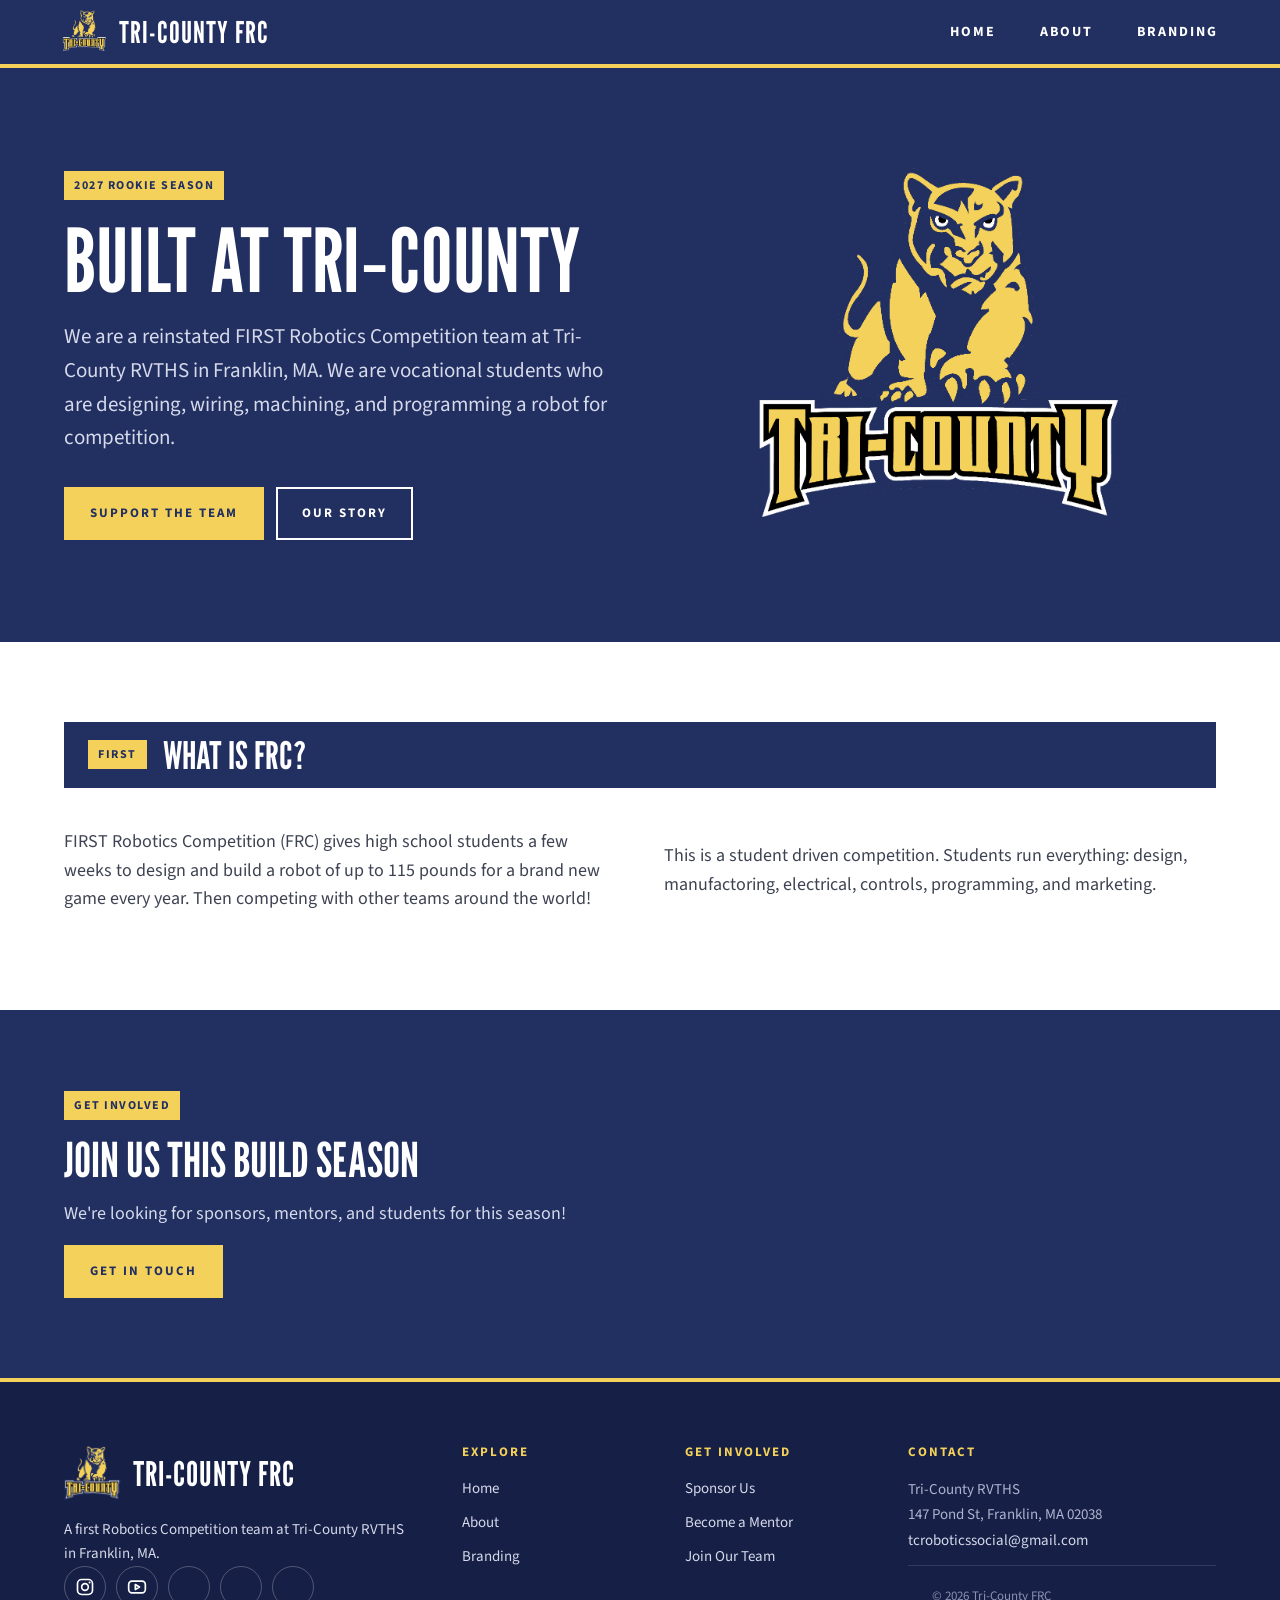
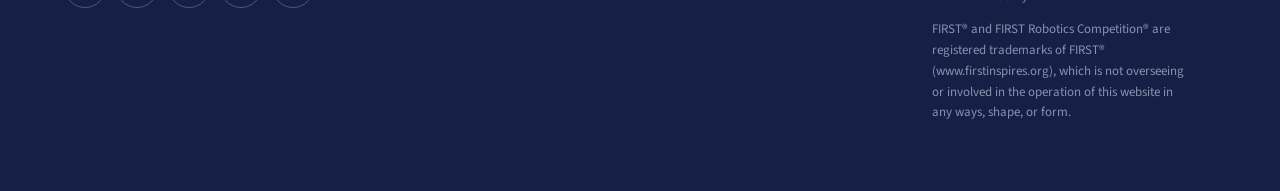
==== index.html @ 996723b4 "Add CTA & footer, refactor CSS Remove stray character in index.html and add a recruitment CTA sectio" ====
<!-- 
  Credit: Lucas Bianco
  Source: https://github.com/Lucas-Bianco/Tri-County-FRC
  License: MIT 
-->
<!DOCTYPE html>
<html lang="en">
<head>
  <!-- Set the character encoding for proper text rendering -->
  <meta charset="UTF-8">

  <!-- Ensures compatibility mode is disabled in old versions of Internet Explorer -->
  <meta http-equiv="X-UA-Compatible" content="IE=edge">

  <!-- Makes the page responsive across all devices and screen sizes -->
  <meta name="viewport" content="width=device-width, initial-scale=1.0">

  <!-- Page title as it appears in the browser tab -->
  <title>Home</title>

  <!--Favicon -->
  <link rel="icon" type="X" href="assets/assets/Tri-CountyLogo.png">
  

  <!-- Connects the external stylesheet that defines layout, colors, and responsiveness -->
  <link rel="stylesheet" href="style.css">
</head>

<body>
  <!-- ===========================
       NAVIGATION BAR
       =========================== -->
  <nav>
    <!-- ===========================
         SIDEBAR MENU (MOBILE VIEW)
         =========================== -->
    <!-- This menu is hidden by default (CSS: display:none)
         and only becomes visible when the hamburger icon is clicked. -->
    <ul class="sidebar">

      <!-- Close ("X") button — triggers hideSidebar() when clicked -->
      <li onclick="hideSidebar()">
        <a href="#">
          <!-- SVG X icon -->
          <svg xmlns="http://www.w3.org/2000/svg" height="26" width="26" viewBox="0 96 960 960">
            <path d="m249 849-42-42 231-231-231-231 42-42
                     231 231 231-231 42 42-231 231
                     231 231-42 42-231-231-231 231Z"/>
          </svg>
        </a>
      </li>

      <!-- Vertical list of navigation links (stacked in a column via flex-direction: column) -->
      <!-- These replicate the main navbar links but are shown in the sidebar on mobile -->


      <li><a href="index.html">Home</a></li>
      <li><a href="about.html">About</a></li>
      <li><a href="branding.html">Branding Guidelines</a></li>
    </ul>

    </ul>

    <!-- ===========================
         MAIN NAVBAR (DESKTOP VIEW)
         =========================== -->
    <!-- This <ul> is always visible on desktop screens.
         On smaller screens (<1320px), CSS hides most links
         and shows only the hamburger button. -->
    <ul>
      <!-- Project name (aligned left via nav li:first-child { margin-right:auto; }) -->
      <li><a href="index.html" class="logo-container"><img src="assets/Tri-CountyLogo.png" alt="Tri-County FRC Logo"><span>Tri-County FRC</span></a></li> <!--Top Left Name-->

      <!-- Standard navigation links.
           These are visible on desktop but hidden on smaller screens (CSS: .hideOnMobile {display:none}) -->


      <li class="hideOnMobile"><a href="index.html">Home</a></li>
        <li class="hideOnMobile"><a href="about.html">About</a></li>
        <li class="hideOnMobile"><a href="branding.html">Branding</a></li>


      <!-- ===========================
           MENU BUTTON (HAMBURGER ICON)
           =========================== -->
      <!-- Hidden by default (CSS: display:none).
           Appears when screen width <1320px via media query.
           Clicking it calls showSidebar() to display the sidebar. -->
      <li class="menu-button" onclick="showSidebar()">
        <a href="#">
          <!-- SVG Hamburger icon (three horizontal bars) -->
          <svg xmlns="http://www.w3.org/2000/svg" height="26" width="26" viewBox="0 96 960 960">
            <path d="M120 816v-60h720v60H120Z
                     M120 606v-60h720v60H120Z
                     M120 396v-60h720v60H120Z"/>
          </svg>
        </a>
      </li>
    </ul>
  </nav>

   <!-- ===========================
       JAVASCRIPT FUNCTIONALITY
       =========================== -->
  <script>
    // When user clicks the hamburger icon:
    // - Select the sidebar element.
    // - Change its display property from "none" to "flex".
    //   (CSS flex layout stacks items vertically.)
    function showSidebar() {
      const sidebar = document.querySelector('.sidebar')
      sidebar.style.display = 'flex'
    }

    // When user clicks the X icon:
    // - Hide the sidebar again by setting display to "none".
    function hideSidebar() {
      const sidebar = document.querySelector('.sidebar')
      sidebar.style.display = 'none'
    }
  </script>
    <main>
        <!-- First Thing that everyone sees  (HERO) -->
        <section class="section-dark hero">
            <div class="container two-columns">
                <div >




                    <span class="tag">2027 Rookie Season</span>
                    <h1>Built at Tri&#8209;County</h1>

                    <p class="hero-text">We are a reinstated FIRST Robotics Competition team at Tri-County RVTHS in Franklin, MA. We are vocational students who are designing, wiring, machining, and programming a robot for competition.</p>
                    

                    <div class="button-row">
                        <a class="button button-gold" href="mailto:tcroboticssocial@gmail.com">Support the Team</a>
                        <a class="button" href="about.html">Our Story</a>
                    </div>
                </div>
                <img class="hero-logo" src="assets/Tri-CountyLogo.png" alt="Robot">  <!-- Make this into team logo once found-->
        </section>
        

            <!-- What is FRC Section    -->
        <section class="section">
            <div class="container">
                <div class="title-bar">
                    <span class="tag">FIRST</span>
                    <h2>What is FRC?</h2>
                </div>

                <div class="two-columns">
                    <p>FIRST Robotics Competition (FRC) gives high school students a few weeks to design and build a robot of up to 115 pounds for a brand new game every year. Then competing with other teams around the world!</p>
                    <p>This is a student driven competition. Students run everything: design, manufactoring, electrical, controls, programming, and marketing.</p>
                </div>
            </div>
        </section>

        <!--  Why we do this   angle into the design, build, and programing     mention how this works perfectly witht the program we have at tc-->

        
        <!-- CTA/Recruitment-->

        <section class="section section-dark">
            <div class="container">
                <span class="tag"> Get Involved </span>

                <h2>Join us this build season </h2>
                <p>We're looking for sponsors, mentors, and students for this season!</p>
                <a class="button button-gold" href="mailto:tcroboticssocial@gmail.com">Get in Touch</a>



            </div>
        </section>





















        <!-- Footer (KEEP SAME ON EACH PAGE PLEASE)-->
        <footer>
            <div class="container footer-grid">

                <!-- left column logo, outline, social media icons -->
                <div class="footer-brand">
                    <a href="index.html" class="footer-logo"><img src="assets/Tri-CountyLogo.png" alt="Tri-County FRC Logo"><span>Tri-County FRC</span></a>
                    <a class="footer-about">A first Robotics Competition team at Tri-County RVTHS in Franklin, MA.</a>
                    
                    <!--Social media links-->
                    <ul class="social-links">
                        <li>
                            <a href="#" aria-label="Instagram">
                                <svg viewBox="0 0 24 24" aria-hidden="true"><rect x="3" y="3" width="18" height="18" rx="5"/><circle cx="12" cy="12" r="4"/><circle class="solid" cx="17.5" cy="6.5" r="1.2"/></svg>

                            </a>
                        </li>

                        <li>
                            <a href="#" aria-label="Youtube">
                                <svg viewBox="0 0 24 24" aria-hidden="true"><rect x="2" y="5" width="20" height="14" rx="4"/><path d="M10 9l5 3-5 3z"/></svg>
                            </a>
                        </li>

                        <li>
                            <a href="#" aria-label="Email">

                            </a>
                        </li>

                           <li>
                            <a href="#" aria-label="TikTok">

                            </a>
                        </li>

                           <li>
                            <a href="#" aria-label="Facebook">

                            </a>
                        </li>






                    </ul>

            </div>





                <!-- #2 column -->


            <div>
                <h2 class="footer-heading">Explore</h2>
                <ul class="footer-links">
                    <li><a href="index.html">Home</a></li>
                    <li><a href="about.html">About</a></li>
                    <li><a href="branding.html">Branding</a></li>
                </ul>
            </div>

                <!-- #3 column -->
            <div>
                <h2 class="footer-heading">Get Involved</h2>
                <ul class="footer-links">
                    <li><a href="sponsors.html">Sponsor Us</a></li>
                    <li><a href="mentors.html">Become a Mentor</a></li>
                    <li><a href="join.html">Join Our Team</a></li>
                </ul>
            </div>


                <!-- #4 column where can u find us -->
            <div>
                <h2 class="footer-heading">Contact</h2>
                <address>
                    Tri-County RVTHS<br>
                    147 Pond St, Franklin, MA 02038<br>
                    <a href="mailto:tcroboticssocial@gmail.com">tcroboticssocial@gmail.com</a>
                </address>

                <!-- Footer copyright notice (Bottom Bar)-->

                <div class="footer-bottom">
                    <div class="container">
                        <p>&copy; 2026 Tri-County FRC</p>
                        <p class="footer-legal">FIRST&reg; and FIRST Robotics Competition&reg; are registered trademarks of FIRST&reg; (www.firstinspires.org), which is not overseeing or involved in the operation of this website in any ways, shape, or form.</p>
                    </div>






    </main>
</body>
</html>
---- style.css ----
/* google fonts */
@import url("https://fonts.googleapis.com/css2?family=League+Gothic&family=Source+Sans+3:wght@400;700&display=swap");
/* =-=-=-=-=-=-=-=-=--
   Color and fonts. Changes here will affect the whole site.
=-=-=-=-=-=-=-=-=-- */
:root {
  --navy: #222f61;        /* logo navy  */
  --navy-dark: #161f45;   /* footer */
  --gold: #f4d15a;        /* logo gold*/
  --text: #3d4352;        /* normal paragraph text */
  --grey-bg: #f3f4f7;     /* light grey band behind sections */
  --line: #d9dce6;        /* thin borders */
  --white: #ffffff;

  --heading-font: "League Gothic", "Arial Narrow", sans-serif;
  --body-font: "Source Sans 3", Arial, sans-serif;
}


/* =-=-=-=-=-=-=-=-=--
   GLOBAL RESETS
=-=-=-=-=-=-=-=-=-- */
* {
  margin: 0;
  padding: 0;
  box-sizing: border-box;   
}

img {
  max-width: 100%;          /* images never overflow on phones */
  display: block;
}


/* =-=-=-=-=-=-=-=-=--
   BODY AND TEXT
=-=-=-=-=-=-=-=-=-- */
body {
  min-height: 100vh;
  display: flex;             
  flex-direction: column;
  background-color: var(--white);
  color: var(--text);
  font-family: var(--body-font);
  font-size: 18px;
  line-height: 1.6;
}

main {
  flex: 1;
}

h1, h2, h3 {
  font-family: var(--heading-font);
  font-weight: 400;          /* League Gothic is already bold-looking */
  text-transform: uppercase;
  line-height: 1;
  color: var(--navy);
  margin-bottom: 16px;
}

h1 { font-size: 88px; }
h2 { font-size: 48px; }
h3 { font-size: 30px; }

p {
  margin-bottom: 16px;
  max-width: 65ch;          
}

a {
  color: var(--navy);
}

ul.list {                  
  margin: 0 0 16px 22px;
}


/* =-=-=-=-=-=-=-=-=--
   NAVIGATION BAR
=-=-=-=-=-=-=-=-=-- */
nav {
  background-color: var(--navy);
  border-bottom: 4px solid var(--gold);
  position: sticky;          /* nav stays at the top while you scroll */
  top: 0;
  z-index: 10;
}

nav ul {
  width: 100%;
  max-width: 1200px;
  margin: 0 auto;            /* lines the nav up with the page content */
  list-style: none;
  display: flex;
  justify-content: flex-end;
  align-items: center;
}

nav li {
  height: 64px;
}

nav a {
  height: 100%;
  padding: 0 22px;
  display: flex;
  align-items: center;
  color: var(--white);
  text-decoration: none;
  text-transform: uppercase;
  font-size: 14px;
  font-weight: 700;
  letter-spacing: 2px;
}

nav a:hover {
  color: var(--gold);
}


nav a.active {
  color: var(--gold);
}


nav li:first-child {
  margin-right: auto;
}

.logo-container {
  gap: 12px;
}

.logo-container img {
  height: 44px;
  width: auto;
}

.logo-container span {
  font-family: var(--heading-font);
  font-size: 30px;
  font-weight: 400;
  letter-spacing: 1px;
  color: var(--white);}


nav svg {
  fill: var(--white);
}


/* =-=-=-=-=-=-=-=-=--
   SIDEBAR (MOBILE NAV)
=-=-=-=-=-=-=-=-=-- */
.sidebar {
  position: fixed;
  top: 0;
  right: 0;
  height: 100vh;
  width: 260px;
  z-index: 20;
  background-color: var(--navy);
  border-left: 4px solid var(--gold);
  box-shadow: -10px 0 20px rgba(0, 0, 0, 0.3);
  display: none;          
  flex-direction: column;
  align-items: flex-start;
  justify-content: flex-start;
}

.sidebar.open {
  display: flex;
}

.sidebar li {
  width: 100%;
}

.sidebar a {
  width: 100%;
}


/* =-=-=-=-=-=-=-=-=--
   MENU BUTTON (HAMBURGER ICON)
=-=-=-=-=-=-=-=-=-- */
.menu-button {
  display: none;             /* only shown on small screens, below */
}


/* =-=-=-=-=-=-=-=-=--
   PAGE LAYOUT
   
=-=-=-=-=-=-=-=-=-- */
.container {
  max-width: 1200px;
  margin: 0 auto;
  padding: 0 24px;
}

.section {
  padding: 80px 0;
}


.section-dark {
  background-color: var(--navy);
  color: #d5d9ea;
}

.section-dark h1,
.section-dark h2,
.section-dark h3,
.section-dark a {
  color: var(--white);
}


.section-grey {
  background-color: var(--grey-bg);
}
.title-bar {
  display: flex;
  align-items: center;
  flex-wrap: wrap;
  gap: 16px;
  background-color: var(--navy);
  padding: 14px 24px;
  margin-bottom: 40px;
}

.title-bar h2 {
  color: var(--white);
  font-size: 38px;
  margin-bottom: 0;
}

.two-columns {
  display: grid;
  grid-template-columns: 1fr 1fr;
  gap: 48px;
  align-items: center;
}

/* Three cards in a row. Stacks on phones. */
.three-columns {
  display: grid;
  grid-template-columns: repeat(3, 1fr);
  gap: 24px;
}


/* =-=-=-=-=-=-=-=-=--
   PAGE HERO (big intro at the top of a page)
=-=-=-=-=-=-=-=-=-- */
.hero {
  padding: 100px 0;
}

.hero-text {
  font-size: 21px;
  margin-bottom: 32px;
}

.hero-logo {
  width: 100%;
  max-width: 380px;
  margin: 0 auto;
}


/* =-=-=-=-=-=-=-=-=--
   SMALL PIECES
=-=-=-=-=-=-=-=-=-- */
.tag {
  display: inline-block;
  background-color: var(--gold);
  color: var(--navy);
  font-size: 12px;
  font-weight: 700;
  text-transform: uppercase;
  letter-spacing: 1.5px;
  padding: 5px 10px;
  margin-bottom: 16px;
}

.title-bar .tag {
  margin-bottom: 0;
}


.button {
  display: inline-block;
  padding: 14px 24px;
  border: 2px solid var(--navy);
  color: var(--navy);
  text-decoration: none;
  text-transform: uppercase;
  font-size: 13px;
  font-weight: 700;
  letter-spacing: 2px;
  transition: background-color 0.2s, color 0.2s;
}

.button:hover {
  background-color: var(--navy);
  color: var(--white);
}

.button-gold {
  background-color: var(--gold);
  border-color: var(--gold);
  color: var(--navy);
}

.button-gold:hover {
  background-color: var(--white);
  border-color: var(--white);
  color: var(--navy);
}


.section-dark .button {
  border-color: var(--white);
  color: var(--white);
}

.section-dark .button:hover {
  background-color: var(--white);
  color: var(--navy);
}

.section-dark .button-gold {
  border-color: var(--gold);
  color: var(--navy);
}

.button-row {
  display: flex;
  flex-wrap: wrap;
  gap: 12px;
}

.card {
  background-color: var(--white);
  border: 1px solid var(--line);
  border-top: 4px solid var(--gold);
  padding: 28px;
}

.card p:last-child {
  margin-bottom: 0;
}


.photo-placeholder {
  aspect-ratio: 4 / 3;
  display: flex;
  align-items: center;
  justify-content: center;
  border: 2px dashed #8a92b2;
  color: #8a92b2;
  font-size: 14px;
  text-transform: uppercase;
  letter-spacing: 2px;
  text-align: center;
}


.todo {
  background-color: #fff3c4;
  outline: 1px dashed #b08900;
}


.swatches {
  display: flex;
  flex-wrap: wrap;
  gap: 24px;
  list-style: none;
}

.swatch {
  width: 170px;
  height: 100px;
  margin-bottom: 8px;
  border: 1px solid var(--line);
}

.swatch-navy { background-color: var(--navy); }
.swatch-gold { background-color: var(--gold); }
.swatch-grey { background-color: var(--grey-bg); }

code {
  font-family: Consolas, monospace;
  font-size: 0.9em;
}


/* =-=-=-=-=-=-=-=-=--
   FOOTER
=-=-=-=-=-=-=-=-=-- */
footer {
  background-color: var(--navy-dark);
  border-top: 4px solid var(--gold);
  color: #aeb4cf;            /* soft grey-blue text */
  font-size: 15px;
}

footer ul {
  list-style: none;
}

footer a {
  color: #d5d9ea;
  text-decoration: none;
}

footer a:hover {
  color: var(--gold);
}

/* Four columns*/
.footer-grid {
  display: grid;
  grid-template-columns: 2fr 1fr 1fr 1.3fr;
  gap: 48px;
  padding-top: 64px;
  padding-bottom: 48px;
}

/* Logo + team name in the first column */
.footer-logo {
  display: flex;
  align-items: center;
  gap: 12px;
  margin-bottom: 16px;
}

.footer-logo img {
  height: 56px;
  width: auto;
}

.footer-logo span {
  font-family: var(--heading-font);
  font-size: 34px;
  text-transform: uppercase;
  letter-spacing: 1px;
  color: var(--white);
}

.footer-about {
  max-width: 34ch;
  margin-bottom: 24px;
}

/* Small gold column titles */
.footer-heading {
  font-family: var(--body-font);
  font-size: 13px;
  font-weight: 700;
  letter-spacing: 2px;
  color: var(--gold);
  margin-bottom: 18px;
}

.footer-links li {
  margin-bottom: 10px;
}

footer address {
  font-style: normal;       
  line-height: 1.7;
  margin-bottom: 12px;
}

/* Round social media buttons */
.social-links {
  display: flex;
  gap: 10px;
}

.social-links a {
  width: 42px;
  height: 42px;
  display: flex;
  align-items: center;
  justify-content: center;
  border: 1px solid rgba(255, 255, 255, 0.25);
  border-radius: 50%;
  color: var(--white);
  transition: background-color 0.2s, color 0.2s, border-color 0.2s;
}

.social-links a:hover {
  background-color: var(--gold);
  border-color: var(--gold);
  color: var(--navy);
}


.social-links svg {
  width: 20px;
  height: 20px;
  fill: none;
  stroke: currentColor;
  stroke-width: 2;
  stroke-linecap: round;
  stroke-linejoin: round;
}


.social-links .solid {
  fill: currentColor;
  stroke: none;
}


.footer-bottom {
  border-top: 1px solid rgba(255, 255, 255, 0.12);
  padding: 20px 0;
  font-size: 13px;
  color: #8a91b0;
}

.footer-bottom .container {
  display: flex;
  justify-content: space-between;
  align-items: center;
  flex-wrap: wrap;
  gap: 12px 32px;
}

.footer-bottom p {
  margin-bottom: 0;
  max-width: none;
}

.footer-legal {
  flex: 1;
  min-width: 260px;
}


/* =-=-=-=-=-=-=-=-=--
   RESPONSIVE DESIGN
=-=-=-=-=-=-=-=-=-- */

/* Tablets and phones (below 800px wide) */
@media (max-width: 800px) {
  .hideOnMobile {
    display: none;           /* hide normal nav links */
  }
  .menu-button {
    display: block;          /* show hamburger icon */
  }

  h1 { font-size: 60px; }
  h2 { font-size: 40px; }

  .section { padding: 56px 0; }
  .hero { padding: 64px 0; }

  .two-columns,
  .three-columns {
    grid-template-columns: 1fr;   /* stack everything */
  }

  .hero-logo {
    max-width: 240px;
  }

  .footer-grid {
    grid-template-columns: 1fr 1fr;   /* 2 x 2 footer columns */
    gap: 40px 32px;
  }

  .footer-brand {
    grid-column: 1 / -1;              /* brand column spans the full width */
  }
}

/* Very small phones (below 500px wide) */
@media (max-width: 500px) {
  .sidebar {
    width: 100%;             /* sidebar fills the screen */
  }
  .logo-container span {
    font-size: 24px;
  }

  .footer-grid {
    grid-template-columns: 1fr;       /* one column on small phones */
  }
}
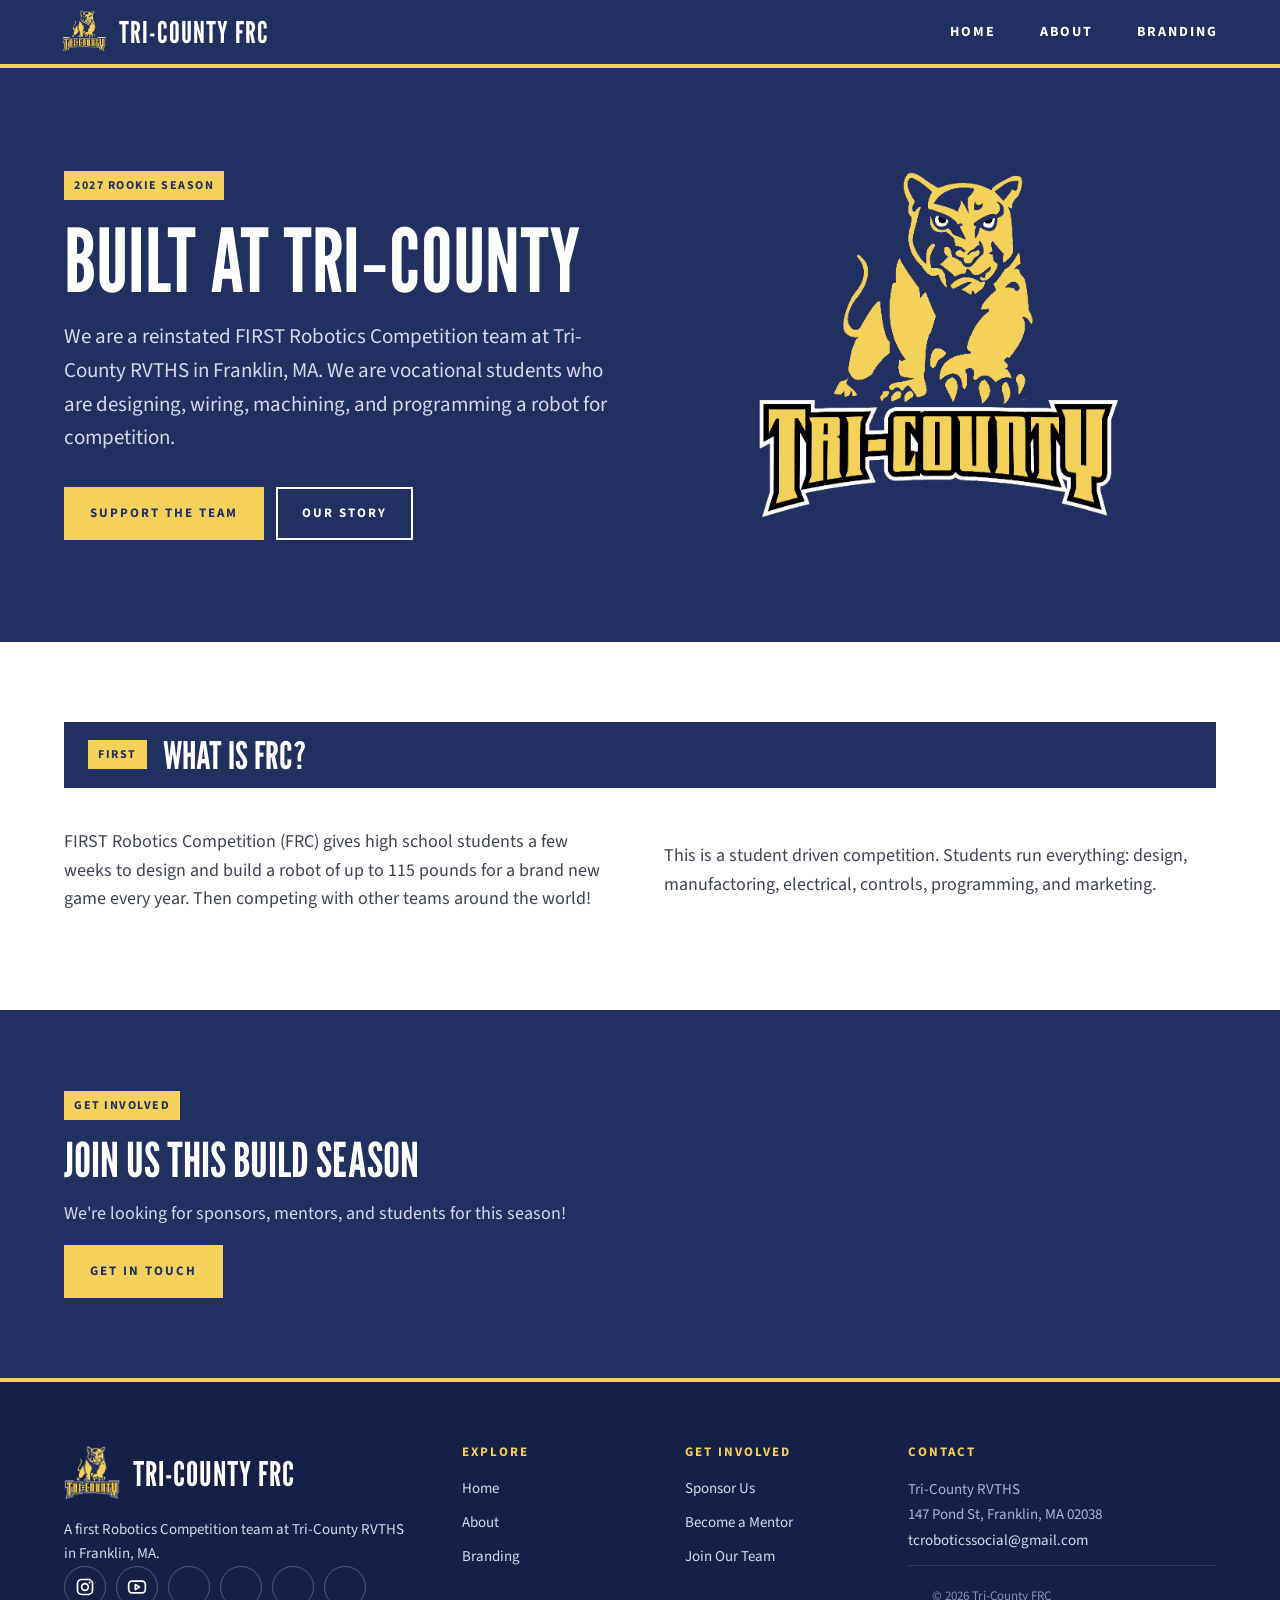
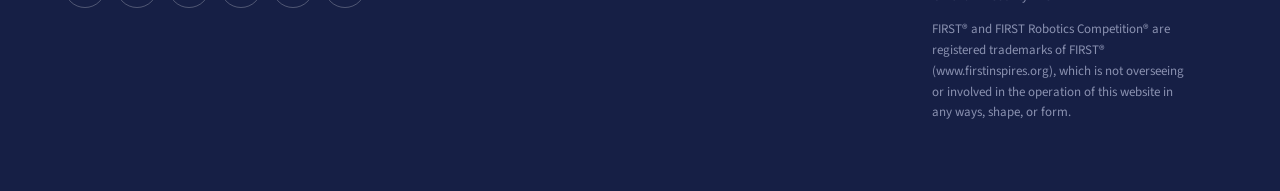
==== commit 4b1958f3: "GitHub list item" ====
--- a/index.html
+++ b/index.html
@@ -238,7 +238,13 @@
                             </a>
                         </li>
 
-
+</li>
+
+                           <li>
+                            <a href="#" aria-label="Github">
+
+                            </a>
+                        </li>
 
 
 
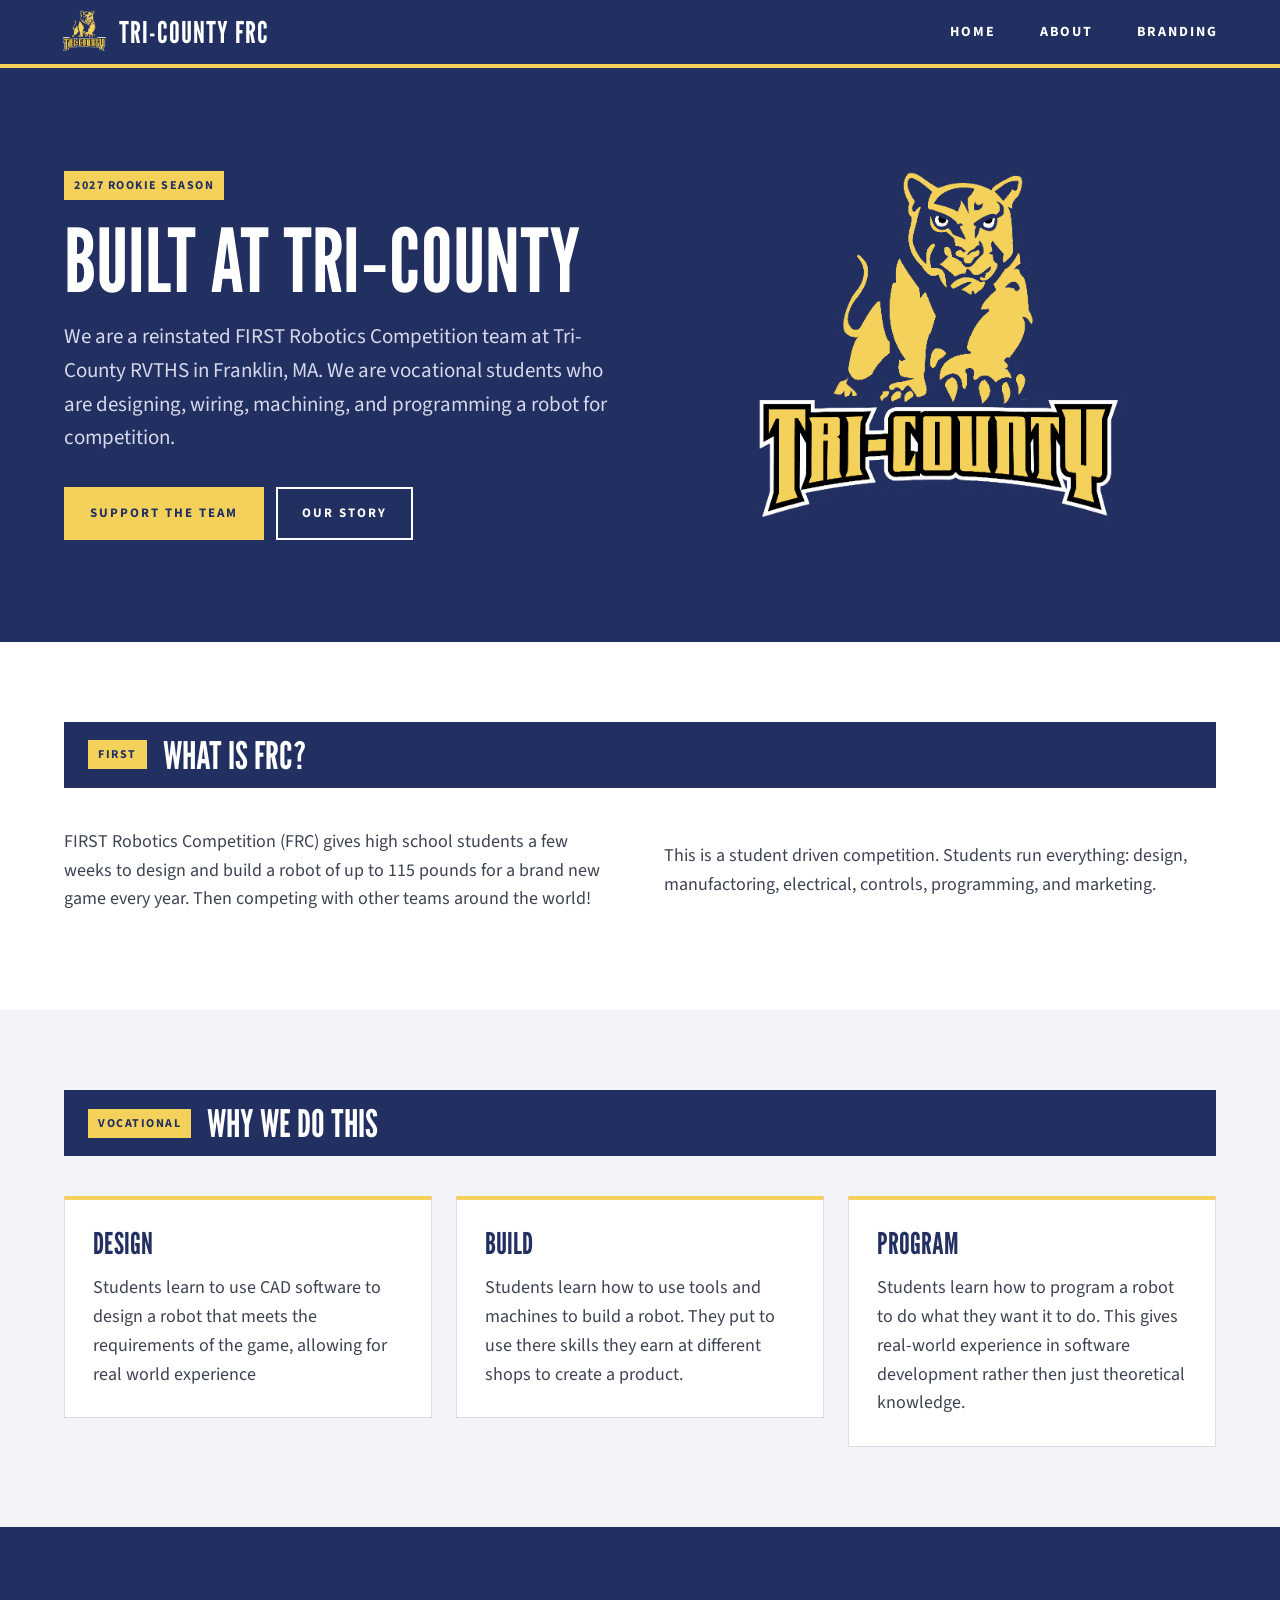
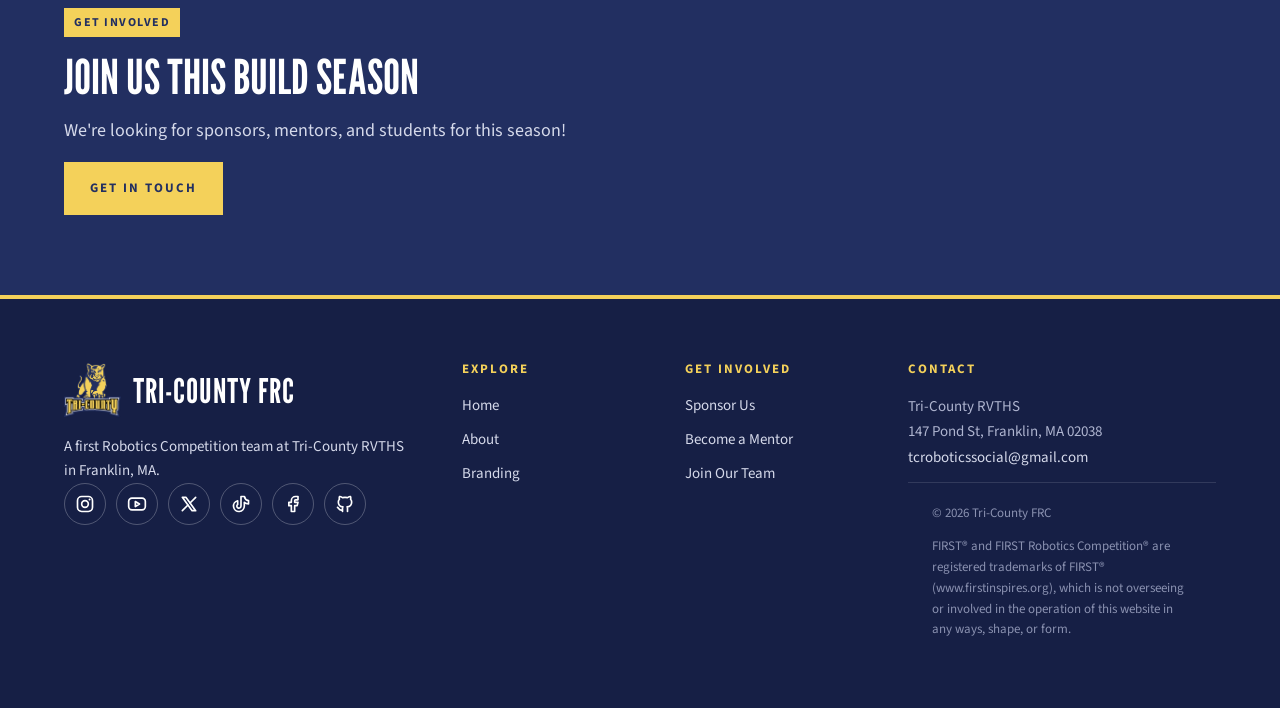
==== commit d57f9e71: "Why We do this Plus Social Link SVG Icons Changes to Footer Icon Links as well as adding a vocationa" ====
--- a/index.html
+++ b/index.html
@@ -19,7 +19,7 @@
   <title>Home</title>
 
   <!--Favicon -->
-  <link rel="icon" type="X" href="assets/assets/Tri-CountyLogo.png">
+  <link rel="icon" type="X" href="assets/Tri-CountyLogo.png">
   
 
   <!-- Connects the external stylesheet that defines layout, colors, and responsiveness -->
@@ -161,6 +161,55 @@
         <!--  Why we do this   angle into the design, build, and programing     mention how this works perfectly witht the program we have at tc-->
 
         
+        <section class="section section-grey">
+            <div class="container">
+                <div class="title-bar">
+                    <span class="tag">Vocational</span>
+                    <h2>Why We Do This</h2>
+
+                </div>
+
+                <div class="three-columns">
+                    <div class="column">
+                        <div class="card">
+                        <h3>Design</h3>
+                        <p>Students learn to use CAD software to design a robot that meets the requirements of the game, allowing for real world experience </p>
+                        </div>
+                    </div>
+
+                    <div class="column">
+                        <div class="card">
+                        <h3>Build</h3>
+                        <p>Students learn how to use tools and machines to build a robot. They put to use there skills they earn at different shops to create a product.</p>
+                        </div>
+                    </div>
+
+                    <div class="column">
+                        <div class="card">
+                        <h3>Program</h3>
+                        <p>Students learn how to program a robot to do what they want it to do. This gives real-world experience in software development rather then just theoretical knowledge. </p>
+                        </div>
+                    </div>
+
+
+
+                
+                
+            </div>
+        </section>
+
+
+
+
+
+
+
+
+
+
+
+
+
         <!-- CTA/Recruitment-->
 
         <section class="section section-dark">
@@ -175,20 +224,6 @@
 
             </div>
         </section>
-
-
-
-
-
-
-
-
-
-
-
-
-
-
 
 
 
@@ -219,47 +254,32 @@
                                 <svg viewBox="0 0 24 24" aria-hidden="true"><rect x="2" y="5" width="20" height="14" rx="4"/><path d="M10 9l5 3-5 3z"/></svg>
                             </a>
                         </li>
-
                         <li>
-                            <a href="#" aria-label="Email">
-
-                            </a>
-                        </li>
+                            <a href="#" aria-label="X">
+                                <svg viewBox="0 0 24 24" aria-hidden="true"><path d="M4 4l11.733 16h4.267l-11.733 -16z"/><path d="M4 20l6.768 -6.768m2.46 -2.46l6.772 -6.772"/></svg>
+                            </a>
+                        </li>
+                        
 
                            <li>
                             <a href="#" aria-label="TikTok">
-
+                                <svg viewBox="0 0 24 24" aria-hidden="true"><path d="M21 7.917v4.034a9.948 9.948 0 0 1 -5 -1.951v4.5a6.5 6.5 0 1 1 -8 -6.326v4.326a2.5 2.5 0 1 0 4 2v-11.5h4.083a6.005 6.005 0 0 0 4.917 4.917z"/></svg>
                             </a>
                         </li>
 
                            <li>
                             <a href="#" aria-label="Facebook">
-
-                            </a>
-                        </li>
-
-</li>
-
+                                <svg viewBox="0 0 24 24" aria-hidden="true"><path d="M7 10v4h3v7h4v-7h3l1 -4h-4v-2a1 1 0 0 1 1 -1h3v-4h-3a5 5 0 0 0 -5 5v2h-3"/></svg>
+                            </a>
+                            </li>
                            <li>
                             <a href="#" aria-label="Github">
-
-                            </a>
-                        </li>
-
-
-
-
+                                <svg viewBox="0 0 24 24" aria-hidden="true"><path d="M9 19c-4.3 1.4 -4.3 -2.5 -6 -3m12 5v-3.5c0 -1 .1 -1.4 -.5 -2c2.8 -.3 5.5 -1.4 5.5 -6a4.6 4.6 0 0 0 -1.3 -3.2a4.2 4.2 0 0 0 -.1 -3.2s-1.1 -.3 -3.5 1.3a12.3 12.3 0 0 0 -6.2 0c-2.4 -1.6 -3.5 -1.3 -3.5 -1.3a4.2 4.2 0 0 0 -.1 3.2a4.6 4.6 0 0 0 -1.3 3.2c0 4.6 2.7 5.7 5.5 6c-.6 .6 -.6 1.2 -.5 2v3.5"/></svg>
+                            </a>
+                        </li>
                     </ul>
-
-            </div>
-
-
-
-
-
+            </div>
                 <!-- #2 column -->
-
-
             <div>
                 <h2 class="footer-heading">Explore</h2>
                 <ul class="footer-links">
--- a/style.css
+++ b/style.css
@@ -53,7 +53,7 @@
   flex: 1;
 }
 
-h1, h2, h3 {
+h1, h2, h3, h4, h5, h6  {
   font-family: var(--heading-font);
   font-weight: 400;          /* League Gothic is already bold-looking */
   text-transform: uppercase;
@@ -65,6 +65,9 @@
 h1 { font-size: 88px; }
 h2 { font-size: 48px; }
 h3 { font-size: 30px; }
+h4 { font-size: 24px; }
+h5 { font-size: 20px; }
+h6 { font-size: 16px; }
 
 p {
   margin-bottom: 16px;
@@ -217,6 +220,9 @@
 .section-dark h1,
 .section-dark h2,
 .section-dark h3,
+.section-dark h4,
+.section-dark h5,
+.section-dark h6,
 .section-dark a {
   color: var(--white);
 }
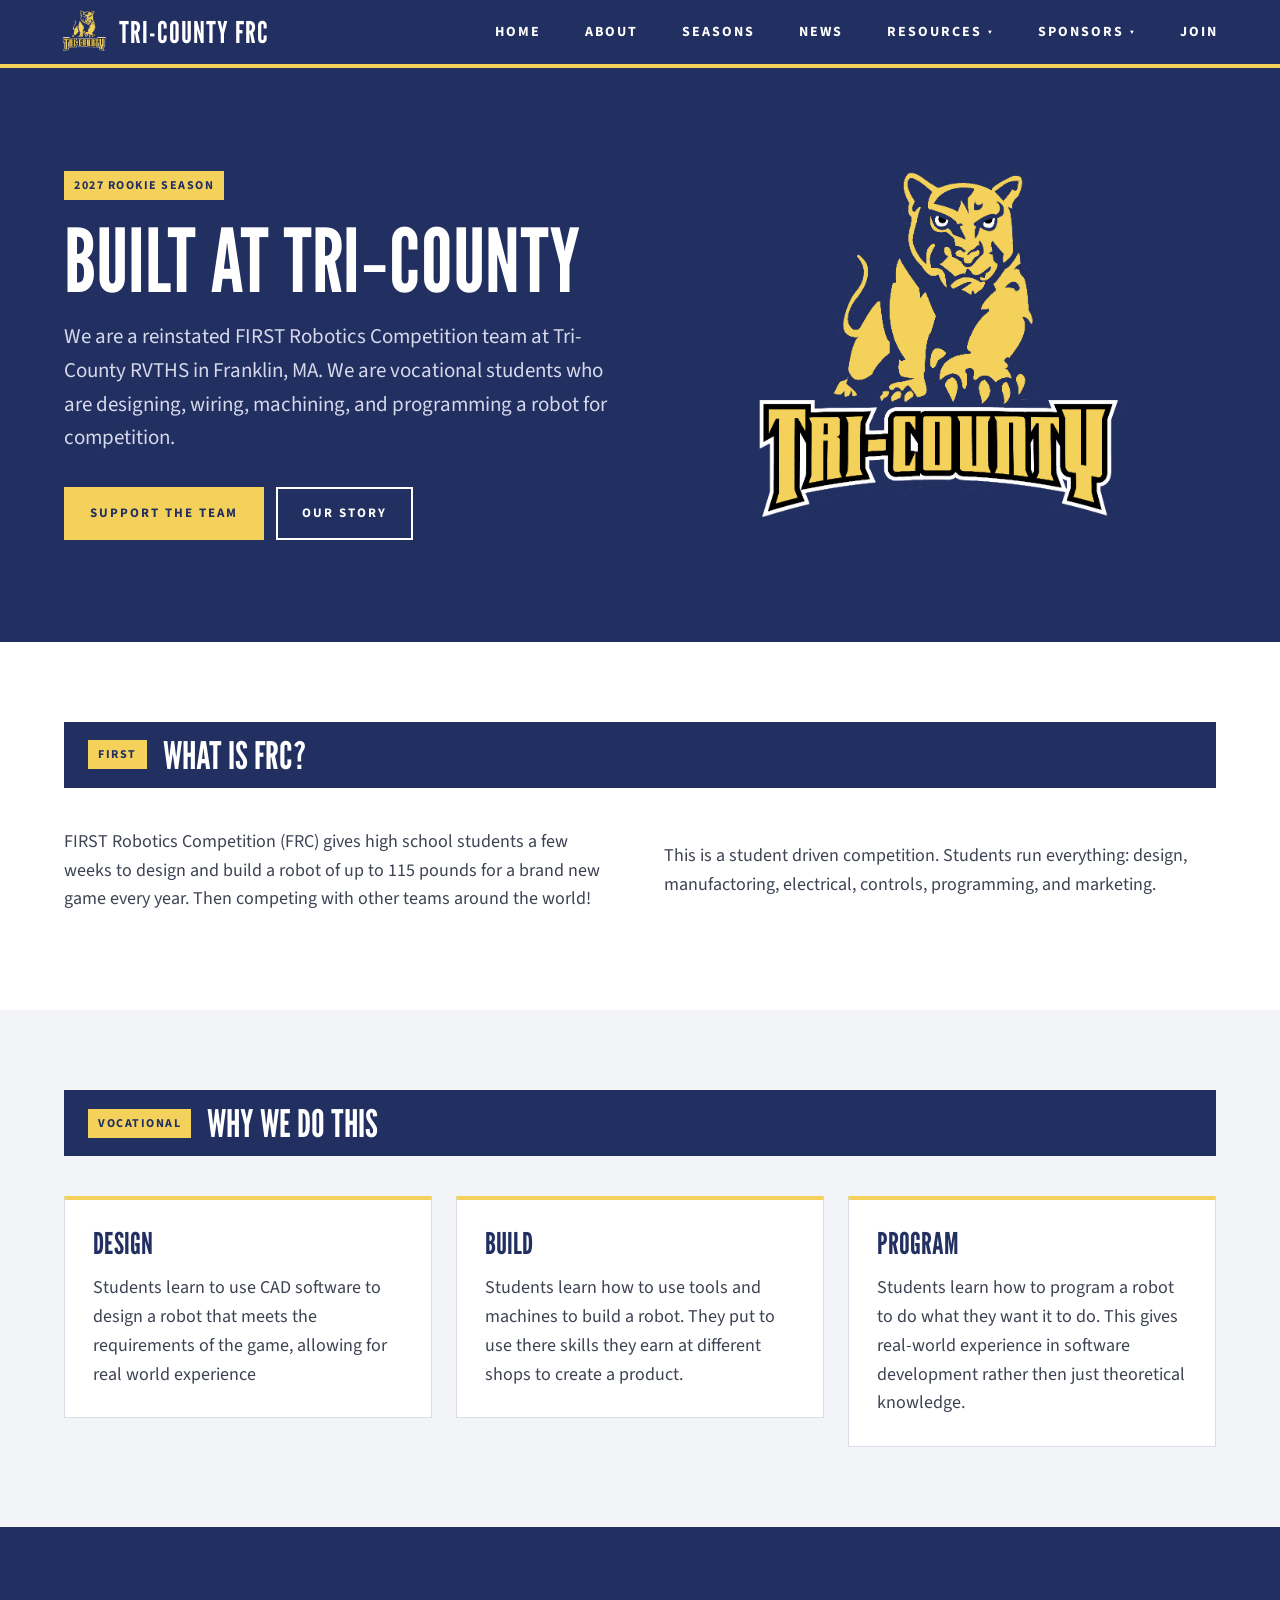
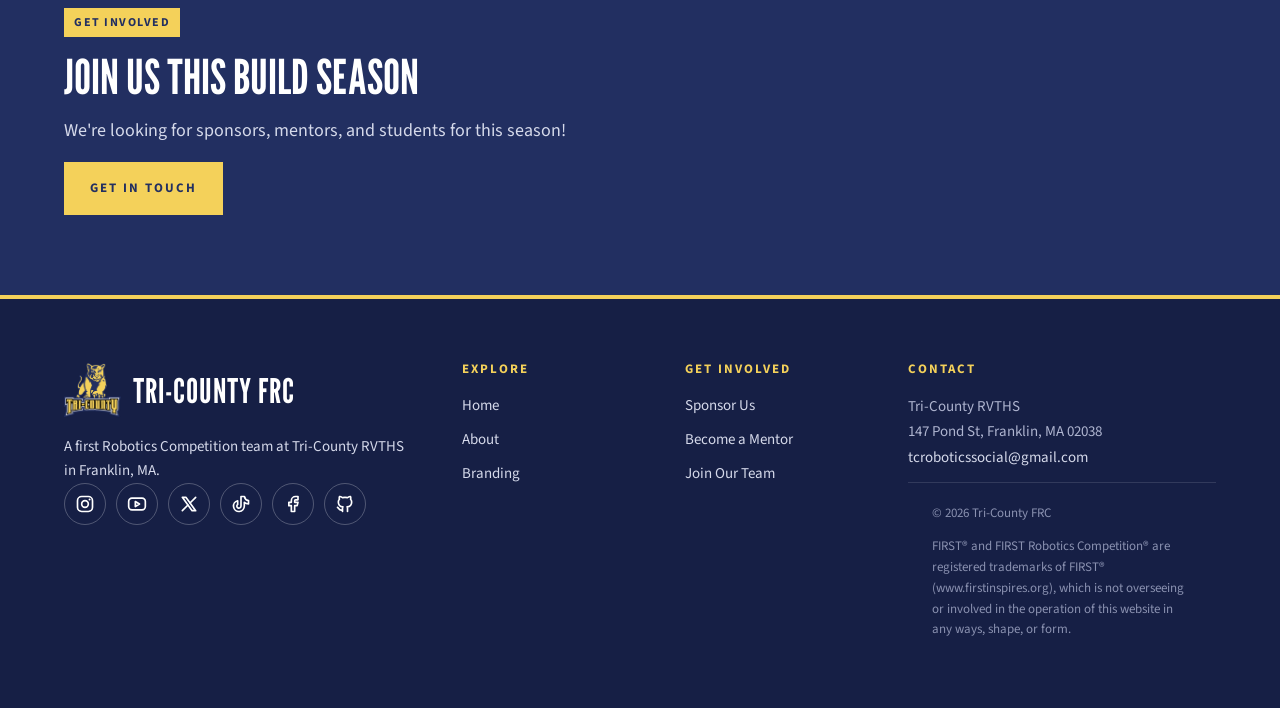
==== commit 76f7fccb: "Add site pages and nav updates Added new static pages for Seasons, News, Resources, Sponsors, Join, " ====
--- a/index.html
+++ b/index.html
@@ -54,9 +54,16 @@
       <!-- These replicate the main navbar links but are shown in the sidebar on mobile -->
 
 
-      <li><a href="index.html">Home</a></li>
+    <li><a href="index.html">Home</a></li>
       <li><a href="about.html">About</a></li>
-      <li><a href="branding.html">Branding Guidelines</a></li>
+      <li><a href="seasons.html">Seasons</a></li>
+      <li><a href="news.html">News</a></li>
+      <li><a href="resources.html">Resources</a></li>
+      <li class="sidebar-sub"><a href="calendar.html">Calendar</a></li>
+      <li class="sidebar-sub"><a href="branding.html">Branding</a></li>
+      <li><a href="sponsors.html">Sponsors</a></li>
+      <li class="sidebar-sub"><a href="become-a-sponsor.html">Become a Sponsor</a></li>
+      <li><a href="join.html">Join</a></li>
     </ul>
 
     </ul>
@@ -75,9 +82,29 @@
            These are visible on desktop but hidden on smaller screens (CSS: .hideOnMobile {display:none}) -->
 
 
-      <li class="hideOnMobile"><a href="index.html">Home</a></li>
-        <li class="hideOnMobile"><a href="about.html">About</a></li>
-        <li class="hideOnMobile"><a href="branding.html">Branding</a></li>
+<li class="hideOnMobile"><a href="index.html">Home</a></li>
+<li class="hideOnMobile"><a href="about.html">About</a></li>
+<li class="hideOnMobile"><a href="seasons.html">Seasons</a></li>
+<li class="hideOnMobile"><a href="news.html">News</a></li>
+
+      <!-- DROPDOWN: parent link is a real page; s -->
+      <li class="hideOnMobile has-dropdown">
+        <a href="resources.html">Resources <span class="dropdown-arrow" aria-hidden="true">▾</span></a>
+        <ul class="dropdown">
+          <li><a href="calendar.html">Calendar</a></li>
+          <li><a href="branding.html">Branding</a></li>
+        </ul>
+      </li>
+
+      <li class="hideOnMobile has-dropdown">
+        <a href="sponsors.html">Sponsors <span class="dropdown-arrow" aria-hidden="true">▾</span></a>
+        <ul class="dropdown">
+          <li><a href="sponsors.html">Our Sponsors</a></li>
+          <li><a href="become-a-sponsor.html">Become a Sponsor</a></li>
+        </ul>
+      </li>
+
+      <li class="hideOnMobile"><a href="join.html">Join</a></li>
 
 
       <!-- ===========================
@@ -239,44 +266,14 @@
                 <div class="footer-brand">
                     <a href="index.html" class="footer-logo"><img src="assets/Tri-CountyLogo.png" alt="Tri-County FRC Logo"><span>Tri-County FRC</span></a>
                     <a class="footer-about">A first Robotics Competition team at Tri-County RVTHS in Franklin, MA.</a>
-                    
                     <!--Social media links-->
                     <ul class="social-links">
-                        <li>
-                            <a href="#" aria-label="Instagram">
-                                <svg viewBox="0 0 24 24" aria-hidden="true"><rect x="3" y="3" width="18" height="18" rx="5"/><circle cx="12" cy="12" r="4"/><circle class="solid" cx="17.5" cy="6.5" r="1.2"/></svg>
-
-                            </a>
-                        </li>
-
-                        <li>
-                            <a href="#" aria-label="Youtube">
-                                <svg viewBox="0 0 24 24" aria-hidden="true"><rect x="2" y="5" width="20" height="14" rx="4"/><path d="M10 9l5 3-5 3z"/></svg>
-                            </a>
-                        </li>
-                        <li>
-                            <a href="#" aria-label="X">
-                                <svg viewBox="0 0 24 24" aria-hidden="true"><path d="M4 4l11.733 16h4.267l-11.733 -16z"/><path d="M4 20l6.768 -6.768m2.46 -2.46l6.772 -6.772"/></svg>
-                            </a>
-                        </li>
-                        
-
-                           <li>
-                            <a href="#" aria-label="TikTok">
-                                <svg viewBox="0 0 24 24" aria-hidden="true"><path d="M21 7.917v4.034a9.948 9.948 0 0 1 -5 -1.951v4.5a6.5 6.5 0 1 1 -8 -6.326v4.326a2.5 2.5 0 1 0 4 2v-11.5h4.083a6.005 6.005 0 0 0 4.917 4.917z"/></svg>
-                            </a>
-                        </li>
-
-                           <li>
-                            <a href="#" aria-label="Facebook">
-                                <svg viewBox="0 0 24 24" aria-hidden="true"><path d="M7 10v4h3v7h4v-7h3l1 -4h-4v-2a1 1 0 0 1 1 -1h3v-4h-3a5 5 0 0 0 -5 5v2h-3"/></svg>
-                            </a>
-                            </li>
-                           <li>
-                            <a href="#" aria-label="Github">
-                                <svg viewBox="0 0 24 24" aria-hidden="true"><path d="M9 19c-4.3 1.4 -4.3 -2.5 -6 -3m12 5v-3.5c0 -1 .1 -1.4 -.5 -2c2.8 -.3 5.5 -1.4 5.5 -6a4.6 4.6 0 0 0 -1.3 -3.2a4.2 4.2 0 0 0 -.1 -3.2s-1.1 -.3 -3.5 1.3a12.3 12.3 0 0 0 -6.2 0c-2.4 -1.6 -3.5 -1.3 -3.5 -1.3a4.2 4.2 0 0 0 -.1 3.2a4.6 4.6 0 0 0 -1.3 3.2c0 4.6 2.7 5.7 5.5 6c-.6 .6 -.6 1.2 -.5 2v3.5"/></svg>
-                            </a>
-                        </li>
+                            <li><a href="https://www.instagram.com/tricountyfrc/" aria-label="Instagram"><svg viewBox="0 0 24 24" aria-hidden="true"><rect x="3" y="3" width="18" height="18" rx="5"/><circle cx="12" cy="12" r="4"/><circle class="solid" cx="17.5" cy="6.5" r="1.2"/></svg></a></li>
+                            <li><a href="https://www.youtube.com/@tri-countyfrc" aria-label="Youtube"><svg viewBox="0 0 24 24" aria-hidden="true"><rect x="2" y="5" width="20" height="14" rx="4"/><path d="M10 9l5 3-5 3z"/></svg></a></li>
+                            <li><a href="https://x.com/TriCountyFRC" aria-label="X"><svg viewBox="0 0 24 24" aria-hidden="true"><path d="M4 4l11.733 16h4.267l-11.733 -16z"/><path d="M4 20l6.768 -6.768m2.46 -2.46l6.772 -6.772"/></svg></a></li>
+                            <li><a href="https://www.tiktok.com/@tricountyfrc" aria-label="TikTok"><svg viewBox="0 0 24 24" aria-hidden="true"><path d="M21 7.917v4.034a9.948 9.948 0 0 1 -5 -1.951v4.5a6.5 6.5 0 1 1 -8 -6.326v4.326a2.5 2.5 0 1 0 4 2v-11.5h4.083a6.005 6.005 0 0 0 4.917 4.917z"/></svg></a></li>
+                            <li><a href="https://www.facebook.com/tricountyfrc" aria-label="Facebook"><svg viewBox="0 0 24 24" aria-hidden="true"><path d="M7 10v4h3v7h4v-7h3l1 -4h-4v-2a1 1 0 0 1 1 -1h3v-4h-3a5 5 0 0 0 -5 5v2h-3"/></svg></a></li>
+                            <li><a href="https://github.com/Lucas-Bianco/Tri-County-FRC" aria-label="Github"><svg viewBox="0 0 24 24" aria-hidden="true"><path d="M9 19c-4.3 1.4 -4.3 -2.5 -6 -3m12 5v-3.5c0 -1 .1 -1.4 -.5 -2c2.8 -.3 5.5 -1.4 5.5 -6a4.6 4.6 0 0 0 -1.3 -3.2a4.2 4.2 0 0 0 -.1 -3.2s-1.1 -.3 -3.5 1.3a12.3 12.3 0 0 0 -6.2 0c-2.4 -1.6 -3.5 -1.3 -3.5 -1.3a4.2 4.2 0 0 0 -.1 3.2a4.6 4.6 0 0 0 -1.3 3.2c0 4.6 2.7 5.7 5.5 6c-.6 .6 -.6 1.2 -.5 2v3.5"/></svg></a></li>
                     </ul>
             </div>
                 <!-- #2 column -->
@@ -290,16 +287,12 @@
             </div>
 
                 <!-- #3 column -->
-            <div>
-                <h2 class="footer-heading">Get Involved</h2>
-                <ul class="footer-links">
+            <div><h2 class="footer-heading">Get Involved</h2><ul class="footer-links">
                     <li><a href="sponsors.html">Sponsor Us</a></li>
                     <li><a href="mentors.html">Become a Mentor</a></li>
                     <li><a href="join.html">Join Our Team</a></li>
                 </ul>
             </div>
-
-
                 <!-- #4 column where can u find us -->
             <div>
                 <h2 class="footer-heading">Contact</h2>
@@ -308,20 +301,14 @@
                     147 Pond St, Franklin, MA 02038<br>
                     <a href="mailto:tcroboticssocial@gmail.com">tcroboticssocial@gmail.com</a>
                 </address>
-
                 <!-- Footer copyright notice (Bottom Bar)-->
-
                 <div class="footer-bottom">
                     <div class="container">
                         <p>&copy; 2026 Tri-County FRC</p>
                         <p class="footer-legal">FIRST&reg; and FIRST Robotics Competition&reg; are registered trademarks of FIRST&reg; (www.firstinspires.org), which is not overseeing or involved in the operation of this website in any ways, shape, or form.</p>
                     </div>
-
-
-
-
-
-
+                </div>
+            </div>
     </main>
 </body>
 </html>
--- a/style.css
+++ b/style.css
@@ -155,7 +155,57 @@
 nav svg {
   fill: var(--white);
 }
-
+/* =-=-=-=-=-=-=-=-=--
+   DROPDOWN MENUS (DESKTOP NAV)
+=-=-=-=-=-=-=-=-=-- */
+.has-dropdown {
+  position: relative;        /* the dropdown is positioned under this item */
+}
+
+.dropdown-arrow {
+  margin-left: 6px;
+  font-size: 11px;
+}
+
+nav ul.dropdown {
+  display: none;             /* hidden until hover / focus */
+  position: absolute;
+  top: 100%;                 /* sits right under the nav bar */
+  left: 0;
+  width: auto;
+  min-width: 220px;
+  max-width: none;
+  margin: 0;
+  flex-direction: column;
+  align-items: stretch;
+  background-color: var(--navy);
+  border-top: 4px solid var(--gold);
+  box-shadow: 0 10px 20px rgba(0, 0, 0, 0.25);
+}
+
+.has-dropdown:hover .dropdown,
+.has-dropdown:focus-within .dropdown {
+  display: flex;
+}
+
+nav .dropdown li {
+  height: auto;              /* undo the 64px nav height */
+}
+
+nav .dropdown a {
+  padding: 14px 22px;
+  white-space: nowrap;
+}
+
+nav .dropdown a:hover {
+  background-color: var(--navy-dark);
+}
+
+.sidebar-sub a {
+  padding-left: 44px;
+  font-size: 13px;
+  opacity: 0.85;
+}
 
 /* =-=-=-=-=-=-=-=-=--
    SIDEBAR (MOBILE NAV)
@@ -174,6 +224,7 @@
   flex-direction: column;
   align-items: flex-start;
   justify-content: flex-start;
+  overflow-y: auto;          /* lets the menu scroll on short phones */
 }
 
 .sidebar.open {
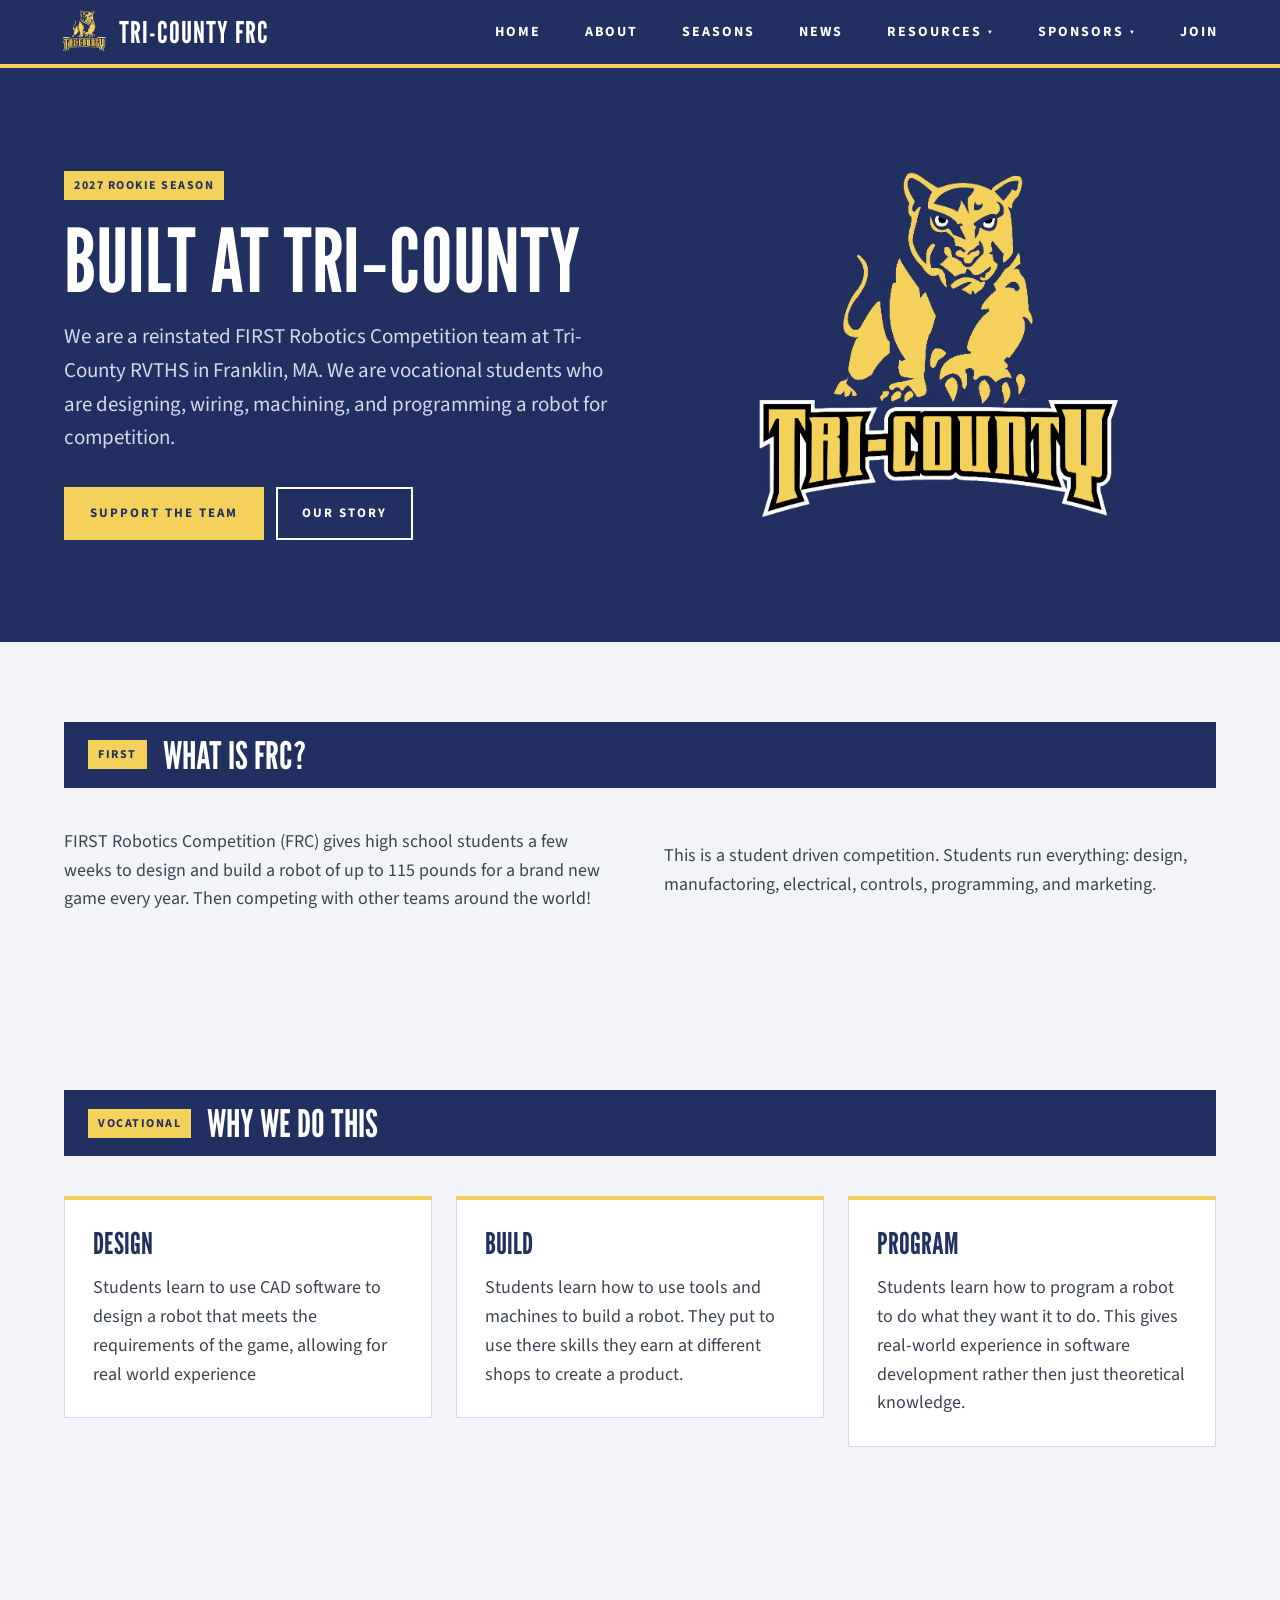
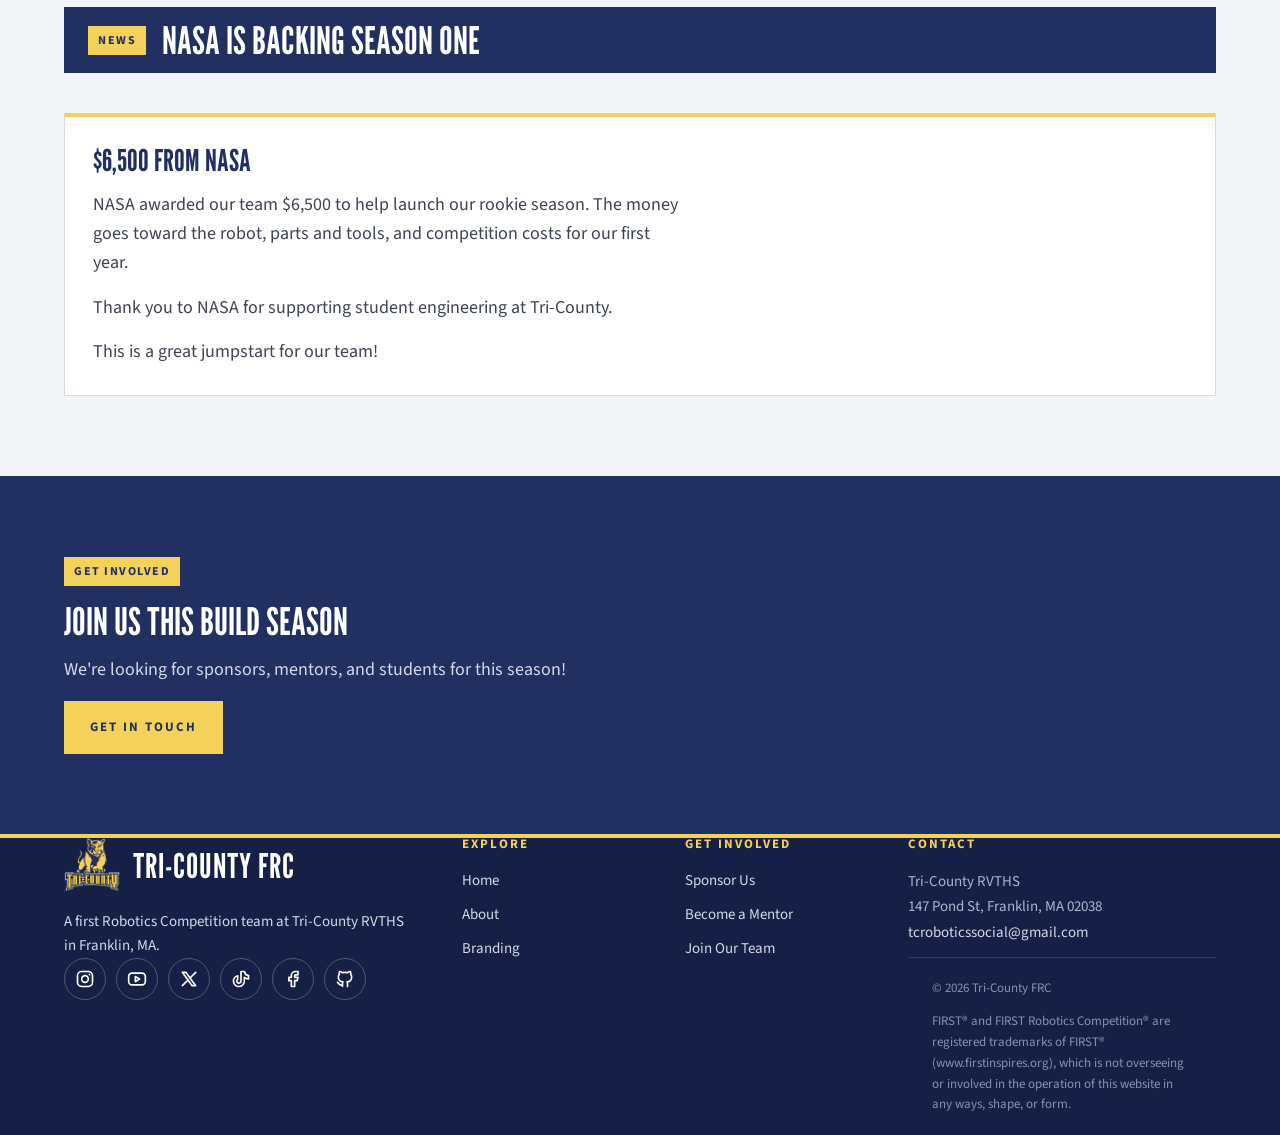
==== commit fa2028c7: "Add NASA funding announcement Highlights NASA's $6,500 support for the team's rookie season across t" ====
--- a/index.html
+++ b/index.html
@@ -234,7 +234,21 @@
 
 
 
-
+<!-- ===== NEWS: NASA FUNDING ===== -->
+<section class="section">
+  <div class="container">
+    <div class="title-bar">
+      <span class="tag">News</span>
+      <h2>NASA is backing season one</h2>
+    </div>
+    <div class="card">
+      <h3>$6,500 from NASA</h3>
+      <p>NASA awarded our team $6,500 to help launch our rookie season. The money goes toward the robot, parts and tools, and competition costs for our first year.</p>
+      <p>Thank you to NASA for supporting student engineering at Tri-County.</p>
+      <p> This is a great jumpstart for our team!</p>
+    </div>
+  </div>
+</section>
 
 
         <!-- CTA/Recruitment-->
--- a/style.css
+++ b/style.css
@@ -622,7 +622,8 @@
   h1 { font-size: 60px; }
   h2 { font-size: 40px; }
 
-  .section { padding: 56px 0; }
+  .section { padding: 56px 0; }  
+  .page-header { padding: 48px 0 40px; }   
   .hero { padding: 64px 0; }
 
   .two-columns,
@@ -657,3 +658,295 @@
     grid-template-columns: 1fr;       /* one column on small phones */
   }
 }
+/* =-=-=-=-=-=-=-=-=--
+   PAGE HEADER (short dark intro at the top of every page except Home)
+=-=-=-=-=-=-=-=-=-- */
+.page-header {
+  padding: 72px 0 64px;
+}
+
+.page-intro {
+  font-size: 21px;
+  margin-bottom: 0;
+}
+
+
+/* =-=-=-=-=-=-=-=-=--
+   CARD GRID (any number of cards; wraps on its own)
+=-=-=-=-=-=-=-=-=-- */
+.card-grid {
+  display: grid;
+  grid-template-columns: repeat(auto-fill, minmax(240px, 1fr));
+  gap: 24px;
+}
+
+/* =-=-=-=-=-=-=-=-=--
+   ROSTER (About page)
+   Students: first name + last initial only.
+=-=-=-=-=-=-=-=-=-- */
+.roster {
+  list-style: none;
+  display: grid;
+  grid-template-columns: repeat(auto-fill, minmax(220px, 1fr));
+  gap: 20px;
+  margin-bottom: 16px;
+}
+
+.member {
+  display: flex;
+  align-items: center;
+  gap: 14px;
+}
+
+/* Initials circle - used instead of a photo unless a media release is on file */
+.monogram {
+  width: 56px;
+  height: 56px;
+  flex-shrink: 0;
+  border-radius: 50%;
+  display: flex;
+  align-items: center;
+  justify-content: center;
+  background-color: var(--navy);
+  color: var(--gold);
+  font-family: var(--heading-font);
+  font-size: 24px;
+}
+
+.member-name {
+  font-weight: 700;
+  color: var(--navy);
+  margin-bottom: 2px;
+}
+
+.member-role {
+  font-size: 14px;
+  margin-bottom: 0;
+}
+.tier h3 {
+  margin-bottom: 4px;
+}
+
+.tier-price {
+  font-weight: 700;
+  color: var(--navy);
+  margin-bottom: 16px;
+}
+
+.tier .list {
+  font-size: 16px;
+  margin-bottom: 0;
+}
+
+/* Title tier stands out */
+.tier-featured {
+  background-color: var(--navy);
+  border-color: var(--navy);
+  border-top-color: var(--gold);
+  color: #d5d9ea;
+}
+
+.tier-featured h3,
+.tier-featured .tier-price {
+  color: var(--gold);
+}
+
+/* Q&A columns sit at the top, not centered */
+.tier-faq {
+  align-items: start;
+}
+.tier-picker {
+      background-color: var(--white);
+      border: 1px solid var(--line);
+      border-top: 4px solid var(--gold);
+      padding: 24px 28px;
+      margin-bottom: 24px;
+    }
+
+    .tier-picker label {
+      display: block;
+      font-weight: 700;
+      color: var(--navy);
+      margin-bottom: 8px;
+    }
+
+    .tier-picker input {
+      width: 100%;
+      accent-color: var(--navy);
+    }
+
+    .tier-result {
+      margin-top: 8px;
+      font-size: 16px;
+    }
+
+    .tier-result strong {
+      color: var(--navy);
+      font-size: 22px;
+    }
+
+    /* Table scrolls sideways on phones instead of squishing */
+    .tier-chart-wrap {
+      overflow-x: auto;
+      background-color: var(--white);
+      border: 1px solid var(--line);
+    }
+
+    .tier-chart {
+      width: 100%;
+      min-width: 720px;
+      border-collapse: collapse;
+      font-size: 16px;
+    }
+
+    .tier-chart th,
+    .tier-chart td {
+      padding: 14px 16px;
+      border-bottom: 1px solid var(--line);
+      text-align: center;
+      vertical-align: middle;
+      transition: background-color 0.15s, opacity 0.15s;
+    }
+
+    /* Benefit names on the left. Sticky so they stay put while scrolling on phones. */
+    .tier-chart tbody th {
+      position: sticky;
+      left: 0;
+      background-color: var(--white);
+      text-align: left;
+      color: var(--navy);
+      font-weight: 700;
+      width: 22%;
+    }
+
+    /* Tier headers */
+    .tier-chart thead th {
+      background-color: var(--navy);
+      color: var(--white);
+      font-family: var(--heading-font);
+      font-weight: 400;
+      font-size: 30px;
+      text-transform: uppercase;
+      line-height: 1;
+      padding: 20px 16px;
+      cursor: pointer;
+      border-bottom: 4px solid var(--gold);
+    }
+
+    .tier-chart thead th:first-child {
+      cursor: default;
+      position: sticky;
+      left: 0;
+      z-index: 1;
+    }
+
+    .tier-chart thead th span {
+      display: block;
+      font-family: var(--body-font);
+      font-size: 14px;
+      font-weight: 700;
+      letter-spacing: 1px;
+      color: var(--gold);
+      margin-top: 6px;
+    }
+
+    .tier-chart .no {
+      color: #a3a9bf;
+    }
+
+    .tier-chart .yes {
+      color: var(--navy);
+      font-weight: 700;
+    }
+
+    /* Hovered row */
+    .tier-chart tbody tr:hover td,
+    .tier-chart tbody tr:hover th {
+      background-color: #fbf6df;
+    }
+
+    /* Hovered or selected tier column */
+    .tier-chart .col-hover {
+      background-color: #fdf3c8;
+    }
+
+    .tier-chart thead th.col-hover {
+      background-color: var(--navy-dark);
+    }
+
+    /* Fade the text of unselected tiers (color, not opacity, so tooltips stay solid) */
+    .tier-chart.has-selection td:not(.col-selected):not(.col-hover) {
+      color: #b4b9cc;
+    }
+
+    .tier-chart td.col-selected {
+      background-color: #fdf3c8;
+      box-shadow: inset 2px 0 0 var(--gold), inset -2px 0 0 var(--gold);
+    }
+
+    .tier-chart thead th.col-selected {
+      background-color: var(--gold);
+      color: var(--navy);
+    }
+
+    .tier-chart thead th.col-selected span {
+      color: var(--navy);
+    }
+
+    /* Tooltips: hover or tab to a cell with data-tip */
+    .tier-chart [data-tip] {
+      position: relative;
+      cursor: help;
+      text-decoration: underline dotted #8a92b2;
+      text-underline-offset: 4px;
+    }
+
+    .tier-chart [data-tip]::after {
+      content: attr(data-tip);
+      position: absolute;
+      bottom: calc(100% - 4px);
+      left: 50%;
+      transform: translateX(-50%);
+      width: max-content;
+      max-width: 220px;
+      padding: 8px 12px;
+      background-color: var(--navy);
+      color: var(--white);
+      font-size: 14px;
+      font-weight: 400;
+      line-height: 1.4;
+      text-align: left;
+      border-top: 3px solid var(--gold);
+      box-shadow: 0 8px 16px rgba(0, 0, 0, 0.2);
+      opacity: 0;
+      pointer-events: none;
+      transition: opacity 0.15s;
+      z-index: 2;
+    }
+
+    .tier-chart [data-tip]:hover::after,
+    .tier-chart [data-tip]:focus::after {
+      opacity: 1;
+    }
+
+    .tier-hint {
+      font-size: 14px;
+      color: #6b7290;
+      margin-top: 12px;
+    }
+    @import url("https://fonts.googleapis.com/css2?family=League+Gothic&family=Source+Sans+3:wght@400;700&display=swap");
+    :root {
+      --navy: #222f61; --navy-dark: #161f45; --gold: #f4d15a; --text: #3d4352;
+      --grey-bg: #f3f4f7; --line: #d9dce6; --white: #ffffff;
+      --heading-font: "League Gothic", "Arial Narrow", sans-serif;
+      --body-font: "Source Sans 3", Arial, sans-serif;
+    }
+    * { margin: 0; padding: 0; box-sizing: border-box; }
+    body { background: var(--grey-bg); color: var(--text); font-family: var(--body-font); font-size: 18px; line-height: 1.6; }
+    h2 { font-family: var(--heading-font); font-weight: 400; text-transform: uppercase; line-height: 1; color: var(--white); font-size: 38px; }
+    .container { max-width: 1200px; margin: 0 auto; padding: 0 24px; }
+    .section { padding: 80px 0; }
+    .title-bar { display: flex; align-items: center; flex-wrap: wrap; gap: 16px; background: var(--navy); padding: 14px 24px; margin-bottom: 40px; }
+    .tag { display: inline-block; background: var(--gold); color: var(--navy); font-size: 12px; font-weight: 700; text-transform: uppercase; letter-spacing: 1.5px; padding: 5px 10px; }
+
+
